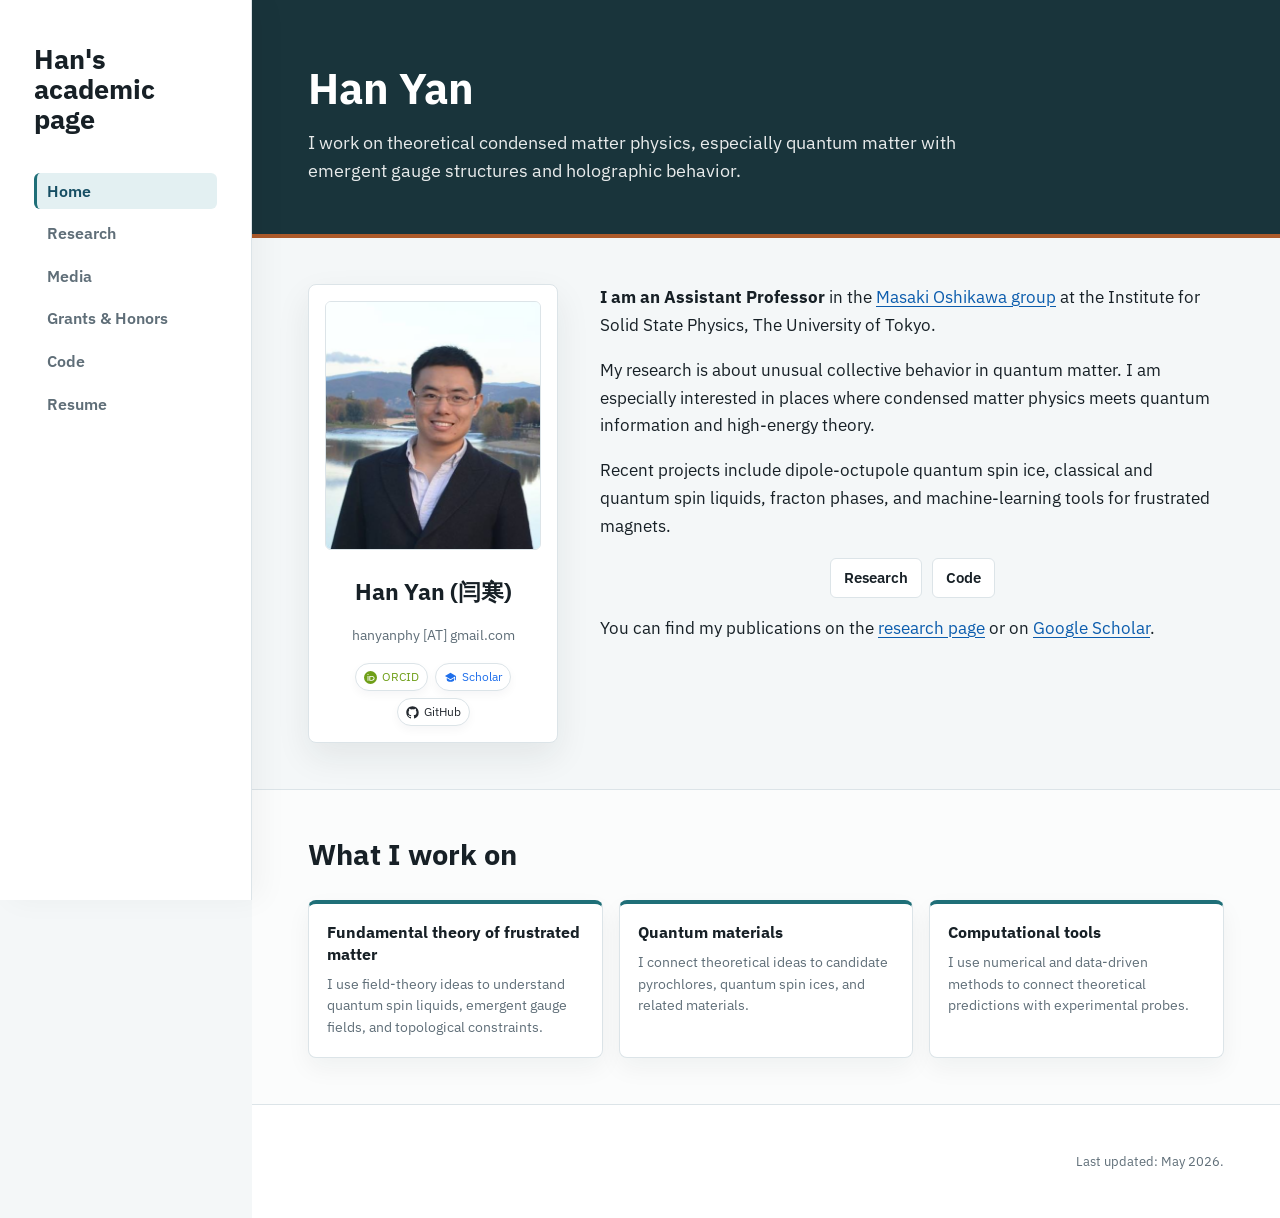
==== index.html @ 945bcb4b "Fix review issues for static site" ====
<!doctype html>
<html lang="en">
  <head>
    <meta charset="utf-8">
    <meta name="viewport" content="width=device-width, initial-scale=1">
    <title>Han Yan | Academic Page</title>
    <meta name="description" content="Academic homepage of Han Yan, theoretical condensed matter physicist at the University of Tokyo.">
    <link rel="stylesheet" href="assets/styles.css">
    <script defer src="assets/site.js"></script>
  </head>
  <body>
    <header class="site-header" data-site-header>
      <nav class="nav" aria-label="Main navigation">
        <a class="brand" href="index.html">Han&#39;s academic page</a>
        <div class="nav-links">
          <a href="index.html">Home</a>
          <a href="research.html">Research</a>
          <a href="media.html">Media</a>
          <a href="grants.html">Grants &amp; Honors</a>
          <a href="code.html">Code</a>
          <a href="resume.html">Resume</a>
        </div>
      </nav>
    </header>

    <main>
      <section class="hero">
        <div class="hero-inner">
          <h1>Han Yan</h1>
          <p>I work on theoretical condensed matter physics, especially quantum matter with emergent gauge structures and holographic behavior.</p>
        </div>
      </section>

      <section class="container intro-grid">
        <aside>
          <img class="portrait" src="assets/images/portrait-han-yan.png" alt="Han Yan">
          <h2 class="profile-name">Han Yan (闫寒)</h2>
          <p class="contact">hanyanphy [AT] gmail.com</p>
          <div class="profile-links" aria-label="Profile links">
            <a class="profile-link orcid" href="https://orcid.org/0000-0002-9242-1915" aria-label="ORCID profile">
              <svg aria-hidden="true" viewBox="0 0 24 24">
                <path d="M12 0a12 12 0 1 0 0 24 12 12 0 0 0 0-24ZM7.37 5.48a1.05 1.05 0 1 1 0 2.1 1.05 1.05 0 0 1 0-2.1Zm-.86 3.68h1.72v8.86H6.51V9.16Zm3.33 0h4.65c3.27 0 5.02 2.34 5.02 4.43 0 2.27-1.78 4.43-5 4.43H9.84V9.16Zm1.72 1.55v5.76h2.74c2.88 0 3.43-2.18 3.43-2.88 0-1.13-.72-2.88-3.52-2.88h-2.65Z"/>
              </svg>
              <span>ORCID</span>
            </a>
            <a class="profile-link scholar" href="https://scholar.google.com/citations?user=gkX6R6QAAAAJ&amp;hl=en" aria-label="Google Scholar profile">
              <svg aria-hidden="true" viewBox="0 0 24 24">
                <path d="M12 3 1.8 9.2 12 15.4l8.36-5.08V17H22V9.2L12 3Zm0 14.22-6.9-4.2v2.96c0 2.45 3.1 4.02 6.9 4.02s6.9-1.57 6.9-4.02v-2.96L12 17.22Z"/>
              </svg>
              <span>Scholar</span>
            </a>
            <a class="profile-link github" href="https://github.com/hanyanphysics" aria-label="GitHub profile">
              <svg aria-hidden="true" viewBox="0 0 24 24">
                <path d="M12 .5C5.65.5.5 5.65.5 12c0 5.08 3.29 9.38 7.86 10.9.58.1.79-.25.79-.56v-2.16c-3.2.7-3.87-1.36-3.87-1.36-.52-1.34-1.28-1.7-1.28-1.7-1.04-.71.08-.7.08-.7 1.16.08 1.77 1.2 1.77 1.2 1.03 1.76 2.7 1.25 3.36.96.1-.75.4-1.25.73-1.54-2.56-.29-5.25-1.28-5.25-5.7 0-1.26.45-2.29 1.19-3.1-.12-.29-.52-1.47.11-3.06 0 0 .97-.31 3.17 1.18A11.06 11.06 0 0 1 12 5.98c.98 0 1.95.13 2.87.38 2.2-1.49 3.17-1.18 3.17-1.18.63 1.59.23 2.77.11 3.06.74.81 1.19 1.84 1.19 3.1 0 4.43-2.7 5.4-5.26 5.69.42.36.78 1.07.78 2.15v3.16c0 .31.21.67.8.56A11.51 11.51 0 0 0 23.5 12C23.5 5.65 18.35.5 12 .5Z"/>
              </svg>
              <span>GitHub</span>
            </a>
          </div>
        </aside>

        <article>
          <p><strong>I am an Assistant Professor</strong> in the <a href="https://oshikawa.issp.u-tokyo.ac.jp/index.html">Masaki Oshikawa group</a> at the Institute for Solid State Physics, The University of Tokyo.</p>
          <p>My research is about unusual collective behavior in quantum matter. I am especially interested in places where condensed matter physics meets quantum information and high-energy theory.</p>
          <p>Recent projects include dipole-octupole quantum spin ice, classical and quantum spin liquids, fracton phases, and machine-learning tools for frustrated magnets.</p>
          <p class="links-row">
            <a class="button-link" href="research.html">Research</a>
            <a class="button-link" href="code.html">Code</a>
          </p>
          <p>You can find my publications on the <a href="research.html">research page</a> or on <a href="https://scholar.google.com/citations?user=gkX6R6QAAAAJ&amp;hl=en">Google Scholar</a>.</p>
        </article>
      </section>

      <section class="section">
        <div class="container">
          <h2>What I work on</h2>
          <div class="topic-grid">
            <article class="topic-card">
              <h3>Fundamental theory of frustrated matter</h3>
              <p>I use field-theory ideas to understand quantum spin liquids, emergent gauge fields, and topological constraints.</p>
            </article>
            <article class="topic-card">
              <h3>Quantum materials</h3>
              <p>I connect theoretical ideas to candidate pyrochlores, quantum spin ices, and related materials.</p>
            </article>
            <article class="topic-card">
              <h3>Computational tools</h3>
              <p>I use numerical and data-driven methods to connect theoretical predictions with experimental probes.</p>
            </article>
          </div>
        </div>
      </section>
    </main>

    <footer class="footer">
      <div class="container">Last updated: May 2026.</div>
    </footer>
  </body>
</html>
---- assets/styles.css ----
@import url("https://fonts.googleapis.com/css2?family=IBM+Plex+Sans:wght@400;500;600;700&display=swap");

:root {
  --page: #f4f7f8;
  --paper: #ffffff;
  --ink: #172026;
  --muted: #5f6e78;
  --line: #dce4e8;
  --accent: #1f6f78;
  --accent-dark: #164e63;
  --accent-warm: #ad5a2a;
  --link: #0b5cad;
  --panel: #eaf1f3;
  --sidebar: 252px;
  --max: 1080px;
  --shadow: 0 14px 34px rgba(23, 32, 38, 0.08);
  --font-main: "IBM Plex Sans", -apple-system, BlinkMacSystemFont, "Segoe UI", sans-serif;
}

* {
  box-sizing: border-box;
}

html {
  scroll-behavior: smooth;
}

body {
  margin: 0;
  padding-left: var(--sidebar);
  background: var(--page);
  color: var(--ink);
  font-family: var(--font-main);
  font-size: 17px;
  line-height: 1.64;
  font-weight: 400;
  text-rendering: optimizeLegibility;
  -webkit-font-smoothing: antialiased;
}

a {
  color: var(--link);
  font-family: inherit;
  text-decoration-thickness: 1px;
  text-underline-offset: 0.18em;
}

a:hover {
  color: var(--accent);
}

strong {
  color: var(--ink);
  font-weight: 700;
}

h1,
h2,
h3,
p,
li,
button {
  font-family: inherit;
}

.site-header {
  position: fixed;
  inset: 0 auto 0 0;
  z-index: 20;
  width: var(--sidebar);
  background: rgba(255, 255, 255, 0.92);
  border-right: 1px solid var(--line);
  box-shadow: 10px 0 28px rgba(23, 32, 38, 0.04);
}

.nav {
  display: flex;
  flex-direction: column;
  align-items: flex-start;
  gap: 38px;
  min-height: 100%;
  padding: 44px 34px;
}

.brand {
  color: var(--ink);
  font-family: var(--font-main);
  font-size: 27px;
  font-weight: 700;
  line-height: 1.12;
  text-decoration: none;
}

.nav-links {
  display: flex;
  flex-direction: column;
  gap: 6px;
  width: 100%;
  font-size: 15.5px;
  font-weight: 600;
}

.nav-links a {
  color: var(--muted);
  display: inline-flex;
  width: 100%;
  line-height: 1.2;
  padding: 9px 10px;
  border-left: 3px solid transparent;
  border-radius: 6px;
  text-decoration: none;
}

.nav-links a:hover {
  background: var(--panel);
  color: var(--accent);
}

.nav-links a[aria-current="page"] {
  background: #e3f0f2;
  border-left-color: var(--accent);
  color: var(--accent-dark);
}

.hero {
  background: #19343b;
  color: #fff;
  border-bottom: 4px solid var(--accent-warm);
}

.hero-inner {
  max-width: var(--max);
  margin: 0 auto;
  padding: 64px 56px 48px;
}

.hero h1 {
  max-width: 760px;
  margin: 0;
  font-family: var(--font-main);
  font-size: 43px;
  font-weight: 700;
  line-height: 1.14;
  letter-spacing: 0;
}

.hero p {
  max-width: 680px;
  margin: 16px 0 0;
  color: rgba(255, 255, 255, 0.9);
  font-family: var(--font-main);
  font-size: 18px;
  font-weight: 400;
  line-height: 1.58;
}

.container {
  max-width: var(--max);
  margin: 0 auto;
  padding: 46px 56px;
}

.intro-grid {
  display: grid;
  grid-template-columns: 250px minmax(0, 1fr);
  gap: 42px;
  align-items: start;
}

.intro-grid aside {
  background: var(--paper);
  border: 1px solid var(--line);
  border-radius: 8px;
  box-shadow: var(--shadow);
  padding: 16px;
}

.intro-grid article {
  max-width: 720px;
}

.intro-grid article p:first-child {
  margin-top: 0;
}

.portrait {
  width: 100%;
  border: 1px solid var(--line);
  border-radius: 6px;
}

.contact {
  margin-top: 14px;
  text-align: center;
  color: var(--muted);
  font-size: 14px;
}

.profile-name {
  margin: 14px 0 4px;
  color: var(--ink);
  font-family: var(--font-main);
  font-size: 23px;
  font-weight: 700;
  text-align: center;
}

.links-row,
.profile-links {
  display: flex;
  flex-wrap: wrap;
  justify-content: center;
  gap: 10px;
  margin-top: 16px;
}

.profile-links {
  gap: 7px;
}

.button-link {
  display: inline-flex;
  align-items: center;
  min-height: 40px;
  padding: 7px 13px;
  border: 1px solid var(--line);
  border-radius: 6px;
  background: var(--paper);
  color: var(--ink);
  font-family: inherit;
  font-size: 15px;
  font-weight: 600;
  line-height: 1.25;
  text-decoration: none;
}

.button-link:hover {
  border-color: var(--accent);
  background: #eef7f8;
  color: var(--accent);
}

.profile-link {
  display: inline-flex;
  align-items: center;
  gap: 5px;
  min-height: 28px;
  padding: 4px 8px;
  border: 1px solid var(--line);
  border-radius: 999px;
  background: #fff;
  color: var(--ink);
  font-size: 12px;
  line-height: 1;
  text-decoration: none;
  box-shadow: 0 4px 10px rgba(31, 35, 40, 0.04);
}

.profile-link svg {
  width: 13px;
  height: 13px;
  flex: 0 0 auto;
  fill: currentColor;
}

.profile-link:hover {
  transform: translateY(-1px);
  box-shadow: 0 10px 20px rgba(31, 35, 40, 0.08);
}

.profile-link.orcid {
  color: #6f9f18;
}

.profile-link.scholar {
  color: #1f6feb;
}

.profile-link.github {
  color: #24292f;
}

.section {
  border-top: 1px solid var(--line);
  background: #fbfcfc;
}

.section-block {
  margin-bottom: 30px;
}

main h2:not(.profile-name) {
  margin: 0 0 18px;
  color: var(--ink);
  font-family: var(--font-main);
  font-size: 29px;
  font-weight: 700;
  line-height: 1.25;
}

main h3 {
  margin: 32px 0 10px;
  color: var(--accent-dark);
  font-family: var(--font-main);
  font-size: 21px;
  font-weight: 700;
  line-height: 1.3;
}

.lead {
  max-width: 780px;
  color: var(--muted);
  font-size: 17px;
}

.interest-list {
  margin: 0;
  padding-left: 22px;
}

.interest-list li {
  margin: 8px 0;
}

.topic-grid {
  display: grid;
  grid-template-columns: repeat(3, minmax(0, 1fr));
  gap: 16px;
  margin-top: 28px;
}

.topic-card {
  border: 1px solid var(--line);
  border-top: 4px solid var(--accent);
  border-radius: 8px;
  background: var(--paper);
  box-shadow: 0 10px 24px rgba(23, 32, 38, 0.05);
  padding: 18px;
}

.topic-card h3 {
  margin: 0 0 8px;
  color: var(--ink);
  font-family: var(--font-main);
  font-size: 16px;
  font-weight: 700;
  line-height: 1.35;
}

.topic-card p {
  margin: 0;
  color: var(--muted);
  font-size: 14px;
  line-height: 1.55;
}

.publication-list {
  display: grid;
  gap: 10px;
  margin: 22px 0 0;
  padding: 0;
  list-style: none;
}

.publication {
  padding: 17px 19px;
  border-left: 3px solid transparent;
  background: #fff;
  border-radius: 8px;
  box-shadow: inset 0 0 0 1px var(--line);
  transition: border-color 160ms ease, box-shadow 160ms ease, transform 160ms ease;
}

.publication:first-child {
  border-top: 0;
}

.publication:hover {
  border-left-color: var(--accent);
  box-shadow: inset 0 0 0 1px #c8d9de, 0 10px 20px rgba(23, 32, 38, 0.05);
  transform: translateY(-1px);
}

.publication-title {
  margin: 0 0 6px;
  color: var(--ink);
  font-size: 17px;
  font-weight: 700;
  line-height: 1.38;
}

.publication-meta,
.publication-note {
  margin: 0;
  color: var(--muted);
  font-size: 14px;
  line-height: 1.55;
}

.media-list {
  gap: 16px;
}

.media-item {
  display: grid;
  grid-template-columns: 118px minmax(0, 1fr);
  gap: 16px;
  align-items: start;
}

.media-item-text {
  display: block;
}

.media-thumb {
  display: block;
  width: 118px;
  height: 82px;
  overflow: hidden;
  border: 1px solid var(--line);
  border-radius: 6px;
  background: var(--panel);
}

.media-thumb img {
  display: block;
  width: 100%;
  height: 100%;
  object-fit: cover;
}

.media-copy {
  min-width: 0;
}

.pub-year {
  margin-top: 34px;
}

.cv-actions {
  display: flex;
  flex-wrap: wrap;
  align-items: center;
  gap: 12px 18px;
  margin: 0 0 22px;
}

.cv-note {
  margin: 0;
  color: var(--muted);
  font-size: 15px;
}

.cv-frame {
  width: 100%;
  min-height: 820px;
  border: 1px solid var(--line);
  border-radius: 8px;
  background: #fff;
  box-shadow: var(--shadow);
}

.footer {
  border-top: 1px solid var(--line);
  background: #fff;
  color: var(--muted);
  font-size: 13px;
  text-align: right;
}

@media (max-width: 860px) {
  body {
    padding-left: 0;
  }

  .site-header {
    position: sticky;
    top: 0;
    bottom: auto;
    width: auto;
    border-right: 0;
    border-bottom: 1px solid var(--line);
  }

  .nav {
    gap: 16px;
    min-height: auto;
    padding: 16px 22px 14px;
  }

  .brand {
    font-size: 20px;
  }

  .nav-links {
    flex-direction: row;
    flex-wrap: wrap;
    gap: 6px;
  }

  .nav-links a {
    width: auto;
    border-left: 0;
  }

  .container,
  .hero-inner {
    padding-left: 24px;
    padding-right: 24px;
  }

  .intro-grid {
    grid-template-columns: 1fr;
  }

  .topic-grid {
    grid-template-columns: 1fr;
  }

  .intro-grid aside {
    max-width: 380px;
  }

  .profile-name,
  .contact {
    text-align: left;
  }

  .links-row {
    justify-content: flex-start;
  }

  .profile-links {
    justify-content: flex-start;
  }
}

@media (max-width: 520px) {
  body {
    font-size: 16px;
  }

  .hero h1 {
    font-size: 34px;
  }

  .hero p {
    font-size: 18px;
  }

  .cv-frame {
    min-height: 620px;
  }

  .publication {
    padding: 16px;
  }

  .media-item {
    grid-template-columns: 96px minmax(0, 1fr);
    gap: 13px;
  }

  .media-thumb {
    width: 96px;
    height: 72px;
  }
}
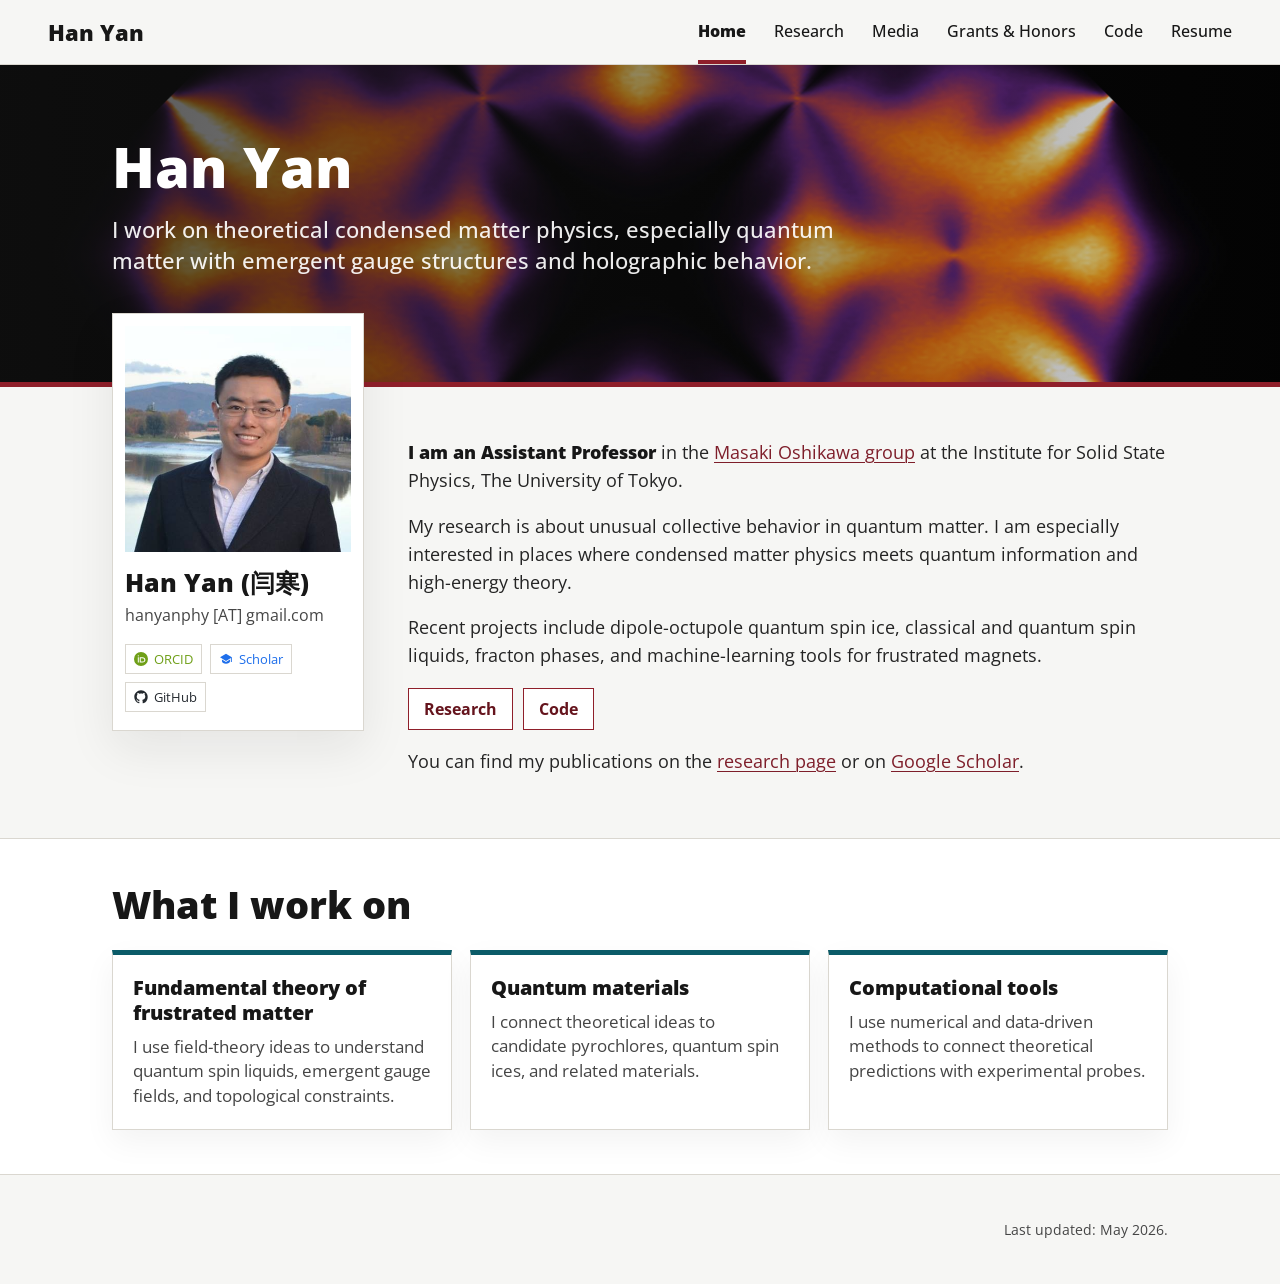
==== commit 01110ded: "Create v2 style reference branch" ====
--- a/index.html
+++ b/index.html
@@ -11,7 +11,7 @@
   <body>
     <header class="site-header" data-site-header>
       <nav class="nav" aria-label="Main navigation">
-        <a class="brand" href="index.html">Han&#39;s academic page</a>
+        <a class="brand" href="index.html">Han Yan</a>
         <div class="nav-links">
           <a href="index.html">Home</a>
           <a href="research.html">Research</a>
--- a/assets/styles.css
+++ b/assets/styles.css
@@ -1,20 +1,20 @@
-@import url("https://fonts.googleapis.com/css2?family=IBM+Plex+Sans:wght@400;500;600;700&display=swap");
+@import url("https://fonts.googleapis.com/css2?family=Open+Sans:wght@400;500;600;700;800&display=swap");
 
 :root {
-  --page: #f4f7f8;
+  --page: #f6f6f4;
   --paper: #ffffff;
-  --ink: #172026;
-  --muted: #5f6e78;
-  --line: #dce4e8;
-  --accent: #1f6f78;
-  --accent-dark: #164e63;
-  --accent-warm: #ad5a2a;
-  --link: #0b5cad;
-  --panel: #eaf1f3;
-  --sidebar: 252px;
-  --max: 1080px;
-  --shadow: 0 14px 34px rgba(23, 32, 38, 0.08);
-  --font-main: "IBM Plex Sans", -apple-system, BlinkMacSystemFont, "Segoe UI", sans-serif;
+  --ink: #171717;
+  --body: #242424;
+  --muted: #454545;
+  --line: #dad7d0;
+  --accent: #8f1f2a;
+  --accent-dark: #65141d;
+  --accent-cool: #0b5b68;
+  --link: #7e1e2a;
+  --soft: #efebe5;
+  --max: 1120px;
+  --shadow: 0 18px 45px rgba(25, 25, 25, 0.08);
+  --font-main: "Open Sans", -apple-system, BlinkMacSystemFont, "Segoe UI", sans-serif;
 }
 
 * {
@@ -27,12 +27,11 @@
 
 body {
   margin: 0;
-  padding-left: var(--sidebar);
   background: var(--page);
-  color: var(--ink);
+  color: var(--body);
   font-family: var(--font-main);
-  font-size: 17px;
-  line-height: 1.64;
+  font-size: 18px;
+  line-height: 1.55;
   font-weight: 400;
   text-rendering: optimizeLegibility;
   -webkit-font-smoothing: antialiased;
@@ -46,12 +45,12 @@
 }
 
 a:hover {
-  color: var(--accent);
+  color: var(--accent-dark);
 }
 
 strong {
   color: var(--ink);
-  font-weight: 700;
+  font-weight: 800;
 }
 
 h1,
@@ -64,119 +63,132 @@
 }
 
 .site-header {
-  position: fixed;
-  inset: 0 auto 0 0;
-  z-index: 20;
-  width: var(--sidebar);
-  background: rgba(255, 255, 255, 0.92);
-  border-right: 1px solid var(--line);
-  box-shadow: 10px 0 28px rgba(23, 32, 38, 0.04);
+  position: sticky;
+  top: 0;
+  z-index: 30;
+  background: rgba(246, 246, 244, 0.96);
+  border-bottom: 1px solid var(--line);
+  backdrop-filter: blur(12px);
 }
 
 .nav {
   display: flex;
-  flex-direction: column;
-  align-items: flex-start;
-  gap: 38px;
-  min-height: 100%;
-  padding: 44px 34px;
+  align-items: center;
+  justify-content: space-between;
+  gap: 28px;
+  max-width: 1240px;
+  min-height: 64px;
+  margin: 0 auto;
+  padding: 0 28px;
 }
 
 .brand {
   color: var(--ink);
-  font-family: var(--font-main);
-  font-size: 27px;
-  font-weight: 700;
-  line-height: 1.12;
+  font-size: 22px;
+  font-weight: 800;
+  line-height: 1.1;
   text-decoration: none;
+  white-space: nowrap;
 }
 
 .nav-links {
   display: flex;
-  flex-direction: column;
-  gap: 6px;
-  width: 100%;
-  font-size: 15.5px;
-  font-weight: 600;
+  align-items: center;
+  justify-content: flex-end;
+  gap: 28px;
+  font-size: 16px;
+  font-weight: 500;
 }
 
 .nav-links a {
-  color: var(--muted);
-  display: inline-flex;
-  width: 100%;
+  color: var(--ink);
   line-height: 1.2;
-  padding: 9px 10px;
-  border-left: 3px solid transparent;
-  border-radius: 6px;
+  padding: 22px 0 18px;
+  border-bottom: 4px solid transparent;
   text-decoration: none;
+  white-space: nowrap;
 }
 
 .nav-links a:hover {
-  background: var(--panel);
   color: var(--accent);
 }
 
 .nav-links a[aria-current="page"] {
-  background: #e3f0f2;
-  border-left-color: var(--accent);
-  color: var(--accent-dark);
+  border-bottom-color: var(--accent);
+  color: var(--ink);
+  font-weight: 800;
 }
 
 .hero {
-  background: #19343b;
+  position: relative;
+  min-height: 322px;
+  background:
+    linear-gradient(90deg, rgba(18, 18, 18, 0.74), rgba(18, 18, 18, 0.18)),
+    url("images/fractons-lede.jpg") center 44% / cover;
   color: #fff;
-  border-bottom: 4px solid var(--accent-warm);
+}
+
+.hero::after {
+  content: "";
+  position: absolute;
+  inset: auto 0 0;
+  height: 5px;
+  background: var(--accent);
 }
 
 .hero-inner {
+  position: relative;
+  z-index: 1;
   max-width: var(--max);
   margin: 0 auto;
-  padding: 64px 56px 48px;
+  padding: 72px 32px 52px;
 }
 
 .hero h1 {
+  max-width: 820px;
+  margin: 0;
+  color: #fff;
+  font-size: 56px;
+  font-weight: 800;
+  line-height: 1.05;
+  letter-spacing: 0;
+}
+
+.hero p {
   max-width: 760px;
-  margin: 0;
-  font-family: var(--font-main);
-  font-size: 43px;
-  font-weight: 700;
-  line-height: 1.14;
-  letter-spacing: 0;
-}
-
-.hero p {
-  max-width: 680px;
-  margin: 16px 0 0;
-  color: rgba(255, 255, 255, 0.9);
-  font-family: var(--font-main);
-  font-size: 18px;
-  font-weight: 400;
-  line-height: 1.58;
+  margin: 18px 0 0;
+  color: rgba(255, 255, 255, 0.92);
+  font-size: 22px;
+  font-weight: 500;
+  line-height: 1.42;
 }
 
 .container {
   max-width: var(--max);
   margin: 0 auto;
-  padding: 46px 56px;
+  padding: 44px 32px;
 }
 
 .intro-grid {
   display: grid;
-  grid-template-columns: 250px minmax(0, 1fr);
-  gap: 42px;
+  grid-template-columns: 252px minmax(0, 1fr);
+  gap: 44px;
   align-items: start;
 }
 
 .intro-grid aside {
+  position: relative;
+  z-index: 2;
+  margin-top: -118px;
   background: var(--paper);
   border: 1px solid var(--line);
-  border-radius: 8px;
   box-shadow: var(--shadow);
-  padding: 16px;
+  padding: 12px 12px 18px;
 }
 
 .intro-grid article {
-  max-width: 720px;
+  max-width: 760px;
+  padding-top: 8px;
 }
 
 .intro-grid article p:first-child {
@@ -184,88 +196,85 @@
 }
 
 .portrait {
+  display: block;
   width: 100%;
-  border: 1px solid var(--line);
-  border-radius: 6px;
+  aspect-ratio: 1 / 1;
+  object-fit: cover;
+  border: 0;
 }
 
 .contact {
-  margin-top: 14px;
-  text-align: center;
+  margin: 8px 0 0;
   color: var(--muted);
-  font-size: 14px;
+  font-size: 16px;
+  line-height: 1.35;
+  text-align: left;
 }
 
 .profile-name {
-  margin: 14px 0 4px;
-  color: var(--ink);
-  font-family: var(--font-main);
-  font-size: 23px;
-  font-weight: 700;
-  text-align: center;
+  margin: 16px 0 4px;
+  color: var(--ink);
+  font-size: 25px;
+  font-weight: 800;
+  line-height: 1.15;
+  text-align: left;
 }
 
 .links-row,
 .profile-links {
   display: flex;
   flex-wrap: wrap;
-  justify-content: center;
+  justify-content: flex-start;
   gap: 10px;
-  margin-top: 16px;
+  margin-top: 18px;
 }
 
 .profile-links {
-  gap: 7px;
+  gap: 8px;
 }
 
 .button-link {
   display: inline-flex;
   align-items: center;
-  min-height: 40px;
-  padding: 7px 13px;
-  border: 1px solid var(--line);
-  border-radius: 6px;
+  min-height: 42px;
+  padding: 8px 15px;
+  border: 1px solid var(--accent);
   background: var(--paper);
-  color: var(--ink);
-  font-family: inherit;
-  font-size: 15px;
-  font-weight: 600;
+  color: var(--accent-dark);
+  font-size: 16px;
+  font-weight: 700;
   line-height: 1.25;
   text-decoration: none;
 }
 
 .button-link:hover {
-  border-color: var(--accent);
-  background: #eef7f8;
-  color: var(--accent);
+  background: var(--accent);
+  color: #fff;
 }
 
 .profile-link {
   display: inline-flex;
   align-items: center;
-  gap: 5px;
-  min-height: 28px;
+  gap: 6px;
+  min-height: 30px;
   padding: 4px 8px;
   border: 1px solid var(--line);
-  border-radius: 999px;
-  background: #fff;
-  color: var(--ink);
-  font-size: 12px;
+  background: var(--paper);
+  color: var(--ink);
+  font-size: 13px;
   line-height: 1;
   text-decoration: none;
-  box-shadow: 0 4px 10px rgba(31, 35, 40, 0.04);
 }
 
 .profile-link svg {
-  width: 13px;
-  height: 13px;
+  width: 14px;
+  height: 14px;
   flex: 0 0 auto;
   fill: currentColor;
 }
 
 .profile-link:hover {
-  transform: translateY(-1px);
-  box-shadow: 0 10px 20px rgba(31, 35, 40, 0.08);
+  border-color: var(--accent);
 }
 
 .profile-link.orcid {
@@ -282,7 +291,11 @@
 
 .section {
   border-top: 1px solid var(--line);
-  background: #fbfcfc;
+  background: var(--paper);
+}
+
+.section:nth-of-type(even) {
+  background: #faf9f6;
 }
 
 .section-block {
@@ -292,118 +305,110 @@
 main h2:not(.profile-name) {
   margin: 0 0 18px;
   color: var(--ink);
-  font-family: var(--font-main);
-  font-size: 29px;
-  font-weight: 700;
-  line-height: 1.25;
+  font-size: 38px;
+  font-weight: 800;
+  line-height: 1.12;
 }
 
 main h3 {
-  margin: 32px 0 10px;
-  color: var(--accent-dark);
-  font-family: var(--font-main);
-  font-size: 21px;
-  font-weight: 700;
-  line-height: 1.3;
+  margin: 30px 0 10px;
+  color: var(--ink);
+  font-size: 25px;
+  font-weight: 800;
+  line-height: 1.2;
 }
 
 .lead {
-  max-width: 780px;
+  max-width: 820px;
   color: var(--muted);
-  font-size: 17px;
+  font-size: 20px;
+  line-height: 1.45;
 }
 
 .interest-list {
   margin: 0;
-  padding-left: 22px;
+  padding-left: 24px;
 }
 
 .interest-list li {
-  margin: 8px 0;
+  margin: 6px 0;
 }
 
 .topic-grid {
   display: grid;
   grid-template-columns: repeat(3, minmax(0, 1fr));
-  gap: 16px;
-  margin-top: 28px;
+  gap: 18px;
+  margin-top: 24px;
 }
 
 .topic-card {
   border: 1px solid var(--line);
-  border-top: 4px solid var(--accent);
-  border-radius: 8px;
+  border-top: 5px solid var(--accent-cool);
   background: var(--paper);
-  box-shadow: 0 10px 24px rgba(23, 32, 38, 0.05);
-  padding: 18px;
+  box-shadow: 0 12px 30px rgba(25, 25, 25, 0.05);
+  padding: 20px;
 }
 
 .topic-card h3 {
-  margin: 0 0 8px;
-  color: var(--ink);
-  font-family: var(--font-main);
-  font-size: 16px;
-  font-weight: 700;
-  line-height: 1.35;
+  margin: 0 0 10px;
+  color: var(--ink);
+  font-size: 20px;
+  font-weight: 800;
+  line-height: 1.25;
 }
 
 .topic-card p {
   margin: 0;
   color: var(--muted);
-  font-size: 14px;
-  line-height: 1.55;
+  font-size: 17px;
+  line-height: 1.45;
 }
 
 .publication-list {
   display: grid;
   gap: 10px;
-  margin: 22px 0 0;
+  margin: 20px 0 0;
   padding: 0;
   list-style: none;
 }
 
 .publication {
-  padding: 17px 19px;
-  border-left: 3px solid transparent;
-  background: #fff;
-  border-radius: 8px;
-  box-shadow: inset 0 0 0 1px var(--line);
-  transition: border-color 160ms ease, box-shadow 160ms ease, transform 160ms ease;
-}
-
-.publication:first-child {
-  border-top: 0;
+  padding: 17px 20px;
+  border: 1px solid var(--line);
+  border-left: 5px solid transparent;
+  background: var(--paper);
+  box-shadow: none;
+  transition: border-color 160ms ease, background 160ms ease;
 }
 
 .publication:hover {
   border-left-color: var(--accent);
-  box-shadow: inset 0 0 0 1px #c8d9de, 0 10px 20px rgba(23, 32, 38, 0.05);
-  transform: translateY(-1px);
+  background: #fffdf9;
 }
 
 .publication-title {
-  margin: 0 0 6px;
-  color: var(--ink);
-  font-size: 17px;
-  font-weight: 700;
-  line-height: 1.38;
+  margin: 0 0 7px;
+  color: var(--ink);
+  font-size: 19px;
+  font-weight: 800;
+  line-height: 1.32;
 }
 
 .publication-meta,
 .publication-note {
   margin: 0;
   color: var(--muted);
-  font-size: 14px;
-  line-height: 1.55;
+  font-size: 16.5px;
+  line-height: 1.45;
 }
 
 .media-list {
-  gap: 16px;
+  gap: 12px;
 }
 
 .media-item {
   display: grid;
-  grid-template-columns: 118px minmax(0, 1fr);
+  grid-template-columns: 132px minmax(0, 1fr);
   gap: 16px;
   align-items: start;
 }
@@ -414,12 +419,11 @@
 
 .media-thumb {
   display: block;
-  width: 118px;
-  height: 82px;
+  width: 132px;
+  height: 92px;
   overflow: hidden;
   border: 1px solid var(--line);
-  border-radius: 6px;
-  background: var(--panel);
+  background: var(--soft);
 }
 
 .media-thumb img {
@@ -441,128 +445,125 @@
   display: flex;
   flex-wrap: wrap;
   align-items: center;
-  gap: 12px 18px;
-  margin: 0 0 22px;
+  gap: 12px 16px;
+  margin: 0 0 18px;
 }
 
 .cv-note {
   margin: 0;
   color: var(--muted);
-  font-size: 15px;
+  font-size: 16px;
 }
 
 .cv-frame {
   width: 100%;
   min-height: 820px;
   border: 1px solid var(--line);
-  border-radius: 8px;
   background: #fff;
   box-shadow: var(--shadow);
 }
 
 .footer {
   border-top: 1px solid var(--line);
-  background: #fff;
+  background: var(--page);
   color: var(--muted);
-  font-size: 13px;
+  font-size: 14px;
   text-align: right;
 }
 
 @media (max-width: 860px) {
-  body {
-    padding-left: 0;
-  }
-
-  .site-header {
-    position: sticky;
-    top: 0;
-    bottom: auto;
-    width: auto;
-    border-right: 0;
-    border-bottom: 1px solid var(--line);
-  }
-
   .nav {
-    gap: 16px;
-    min-height: auto;
-    padding: 16px 22px 14px;
+    align-items: flex-start;
+    flex-direction: column;
+    gap: 8px;
+    padding: 16px 22px 12px;
   }
 
   .brand {
-    font-size: 20px;
+    font-size: 21px;
   }
 
   .nav-links {
-    flex-direction: row;
+    justify-content: flex-start;
     flex-wrap: wrap;
-    gap: 6px;
+    gap: 6px 18px;
+    font-size: 15px;
   }
 
   .nav-links a {
-    width: auto;
-    border-left: 0;
-  }
-
-  .container,
-  .hero-inner {
+    padding: 6px 0;
+    border-bottom-width: 3px;
+  }
+
+  .hero {
+    min-height: 270px;
+  }
+
+  .hero-inner,
+  .container {
     padding-left: 24px;
     padding-right: 24px;
   }
 
+  .hero h1 {
+    font-size: 44px;
+  }
+
+  .hero p {
+    font-size: 19px;
+  }
+
   .intro-grid {
     grid-template-columns: 1fr;
+    gap: 24px;
+  }
+
+  .intro-grid aside {
+    max-width: 340px;
+    margin-top: -80px;
   }
 
   .topic-grid {
     grid-template-columns: 1fr;
   }
-
-  .intro-grid aside {
-    max-width: 380px;
-  }
-
-  .profile-name,
-  .contact {
-    text-align: left;
-  }
-
-  .links-row {
-    justify-content: flex-start;
-  }
-
-  .profile-links {
-    justify-content: flex-start;
-  }
 }
 
 @media (max-width: 520px) {
   body {
-    font-size: 16px;
+    font-size: 17px;
+  }
+
+  .hero {
+    min-height: 230px;
   }
 
   .hero h1 {
-    font-size: 34px;
+    font-size: 36px;
   }
 
   .hero p {
     font-size: 18px;
   }
 
-  .cv-frame {
-    min-height: 620px;
+  main h2:not(.profile-name) {
+    font-size: 31px;
   }
 
   .publication {
-    padding: 16px;
+    padding: 15px;
   }
 
   .media-item {
     grid-template-columns: 96px minmax(0, 1fr);
-    gap: 13px;
+    gap: 12px;
   }
 
   .media-thumb {
     width: 96px;
     height: 72px;
   }
-}
+
+  .cv-frame {
+    min-height: 620px;
+  }
+}
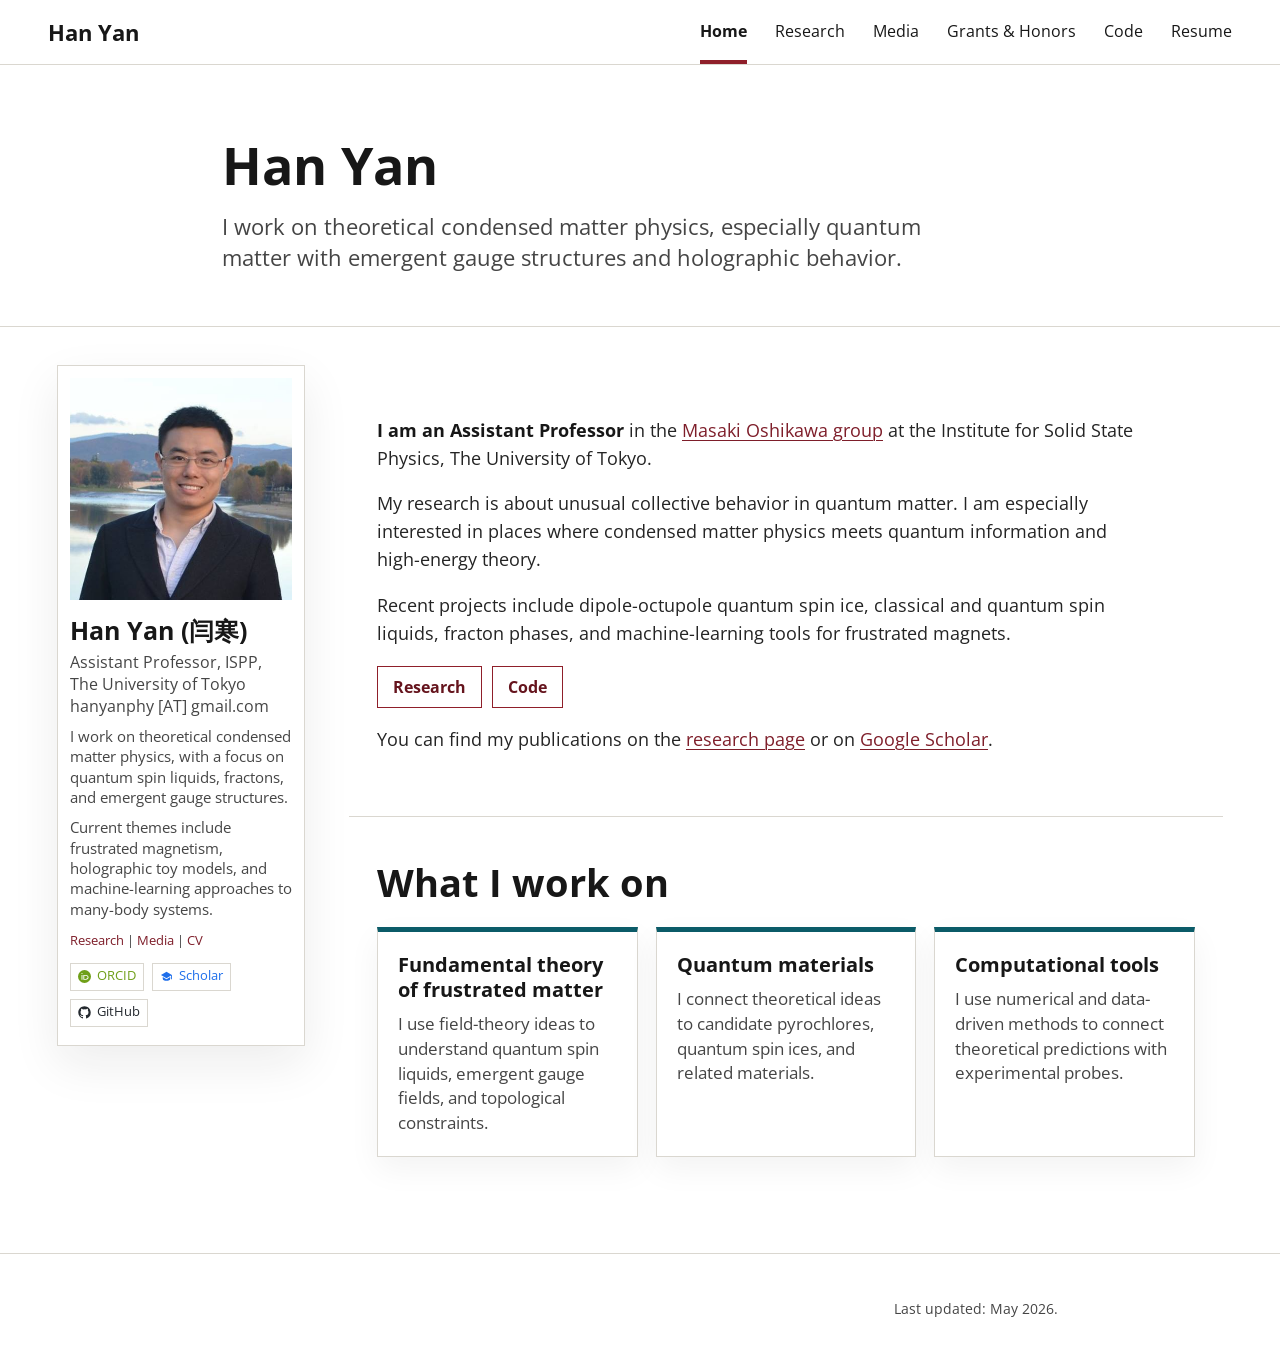
==== commit 1314df88: "Restyle site v2 with global profile layout and local publication PDFs" ====
--- a/index.html
+++ b/index.html
@@ -31,33 +31,7 @@
         </div>
       </section>
 
-      <section class="container intro-grid">
-        <aside>
-          <img class="portrait" src="assets/images/portrait-han-yan.png" alt="Han Yan">
-          <h2 class="profile-name">Han Yan (闫寒)</h2>
-          <p class="contact">hanyanphy [AT] gmail.com</p>
-          <div class="profile-links" aria-label="Profile links">
-            <a class="profile-link orcid" href="https://orcid.org/0000-0002-9242-1915" aria-label="ORCID profile">
-              <svg aria-hidden="true" viewBox="0 0 24 24">
-                <path d="M12 0a12 12 0 1 0 0 24 12 12 0 0 0 0-24ZM7.37 5.48a1.05 1.05 0 1 1 0 2.1 1.05 1.05 0 0 1 0-2.1Zm-.86 3.68h1.72v8.86H6.51V9.16Zm3.33 0h4.65c3.27 0 5.02 2.34 5.02 4.43 0 2.27-1.78 4.43-5 4.43H9.84V9.16Zm1.72 1.55v5.76h2.74c2.88 0 3.43-2.18 3.43-2.88 0-1.13-.72-2.88-3.52-2.88h-2.65Z"/>
-              </svg>
-              <span>ORCID</span>
-            </a>
-            <a class="profile-link scholar" href="https://scholar.google.com/citations?user=gkX6R6QAAAAJ&amp;hl=en" aria-label="Google Scholar profile">
-              <svg aria-hidden="true" viewBox="0 0 24 24">
-                <path d="M12 3 1.8 9.2 12 15.4l8.36-5.08V17H22V9.2L12 3Zm0 14.22-6.9-4.2v2.96c0 2.45 3.1 4.02 6.9 4.02s6.9-1.57 6.9-4.02v-2.96L12 17.22Z"/>
-              </svg>
-              <span>Scholar</span>
-            </a>
-            <a class="profile-link github" href="https://github.com/hanyanphysics" aria-label="GitHub profile">
-              <svg aria-hidden="true" viewBox="0 0 24 24">
-                <path d="M12 .5C5.65.5.5 5.65.5 12c0 5.08 3.29 9.38 7.86 10.9.58.1.79-.25.79-.56v-2.16c-3.2.7-3.87-1.36-3.87-1.36-.52-1.34-1.28-1.7-1.28-1.7-1.04-.71.08-.7.08-.7 1.16.08 1.77 1.2 1.77 1.2 1.03 1.76 2.7 1.25 3.36.96.1-.75.4-1.25.73-1.54-2.56-.29-5.25-1.28-5.25-5.7 0-1.26.45-2.29 1.19-3.1-.12-.29-.52-1.47.11-3.06 0 0 .97-.31 3.17 1.18A11.06 11.06 0 0 1 12 5.98c.98 0 1.95.13 2.87.38 2.2-1.49 3.17-1.18 3.17-1.18.63 1.59.23 2.77.11 3.06.74.81 1.19 1.84 1.19 3.1 0 4.43-2.7 5.4-5.26 5.69.42.36.78 1.07.78 2.15v3.16c0 .31.21.67.8.56A11.51 11.51 0 0 0 23.5 12C23.5 5.65 18.35.5 12 .5Z"/>
-              </svg>
-              <span>GitHub</span>
-            </a>
-          </div>
-        </aside>
-
+      <section class="container home-intro">
         <article>
           <p><strong>I am an Assistant Professor</strong> in the <a href="https://oshikawa.issp.u-tokyo.ac.jp/index.html">Masaki Oshikawa group</a> at the Institute for Solid State Physics, The University of Tokyo.</p>
           <p>My research is about unusual collective behavior in quantum matter. I am especially interested in places where condensed matter physics meets quantum information and high-energy theory.</p>
--- a/assets/styles.css
+++ b/assets/styles.css
@@ -1,7 +1,7 @@
-@import url("https://fonts.googleapis.com/css2?family=Open+Sans:wght@400;500;600;700;800&display=swap");
+@import url("https://fonts.googleapis.com/css2?family=Open+Sans:wght@400;700&display=swap");
 
 :root {
-  --page: #f6f6f4;
+  --page: #ffffff;
   --paper: #ffffff;
   --ink: #171717;
   --body: #242424;
@@ -12,9 +12,9 @@
   --accent-cool: #0b5b68;
   --link: #7e1e2a;
   --soft: #efebe5;
-  --max: 1120px;
+  --max: 900px;
   --shadow: 0 18px 45px rgba(25, 25, 25, 0.08);
-  --font-main: "Open Sans", -apple-system, BlinkMacSystemFont, "Segoe UI", sans-serif;
+  --font-main: "Open Sans", sans-serif;
 }
 
 * {
@@ -50,7 +50,7 @@
 
 strong {
   color: var(--ink);
-  font-weight: 800;
+  font-weight: 700;
 }
 
 h1,
@@ -66,7 +66,7 @@
   position: sticky;
   top: 0;
   z-index: 30;
-  background: rgba(246, 246, 244, 0.96);
+  background: #ffffff;
   border-bottom: 1px solid var(--line);
   backdrop-filter: blur(12px);
 }
@@ -85,7 +85,7 @@
 .brand {
   color: var(--ink);
   font-size: 22px;
-  font-weight: 800;
+  font-weight: 700;
   line-height: 1.1;
   text-decoration: none;
   white-space: nowrap;
@@ -97,7 +97,7 @@
   justify-content: flex-end;
   gap: 28px;
   font-size: 16px;
-  font-weight: 500;
+  font-weight: 400;
 }
 
 .nav-links a {
@@ -116,24 +116,19 @@
 .nav-links a[aria-current="page"] {
   border-bottom-color: var(--accent);
   color: var(--ink);
-  font-weight: 800;
+  font-weight: 700;
 }
 
 .hero {
   position: relative;
-  min-height: 322px;
-  background:
-    linear-gradient(90deg, rgba(18, 18, 18, 0.74), rgba(18, 18, 18, 0.18)),
-    url("images/fractons-lede.jpg") center 44% / cover;
-  color: #fff;
+  min-height: 0;
+  background: #ffffff;
+  color: var(--ink);
+  border-bottom: 1px solid var(--line);
 }
 
 .hero::after {
-  content: "";
-  position: absolute;
-  inset: auto 0 0;
-  height: 5px;
-  background: var(--accent);
+  content: none;
 }
 
 .hero-inner {
@@ -147,19 +142,19 @@
 .hero h1 {
   max-width: 820px;
   margin: 0;
-  color: #fff;
-  font-size: 56px;
-  font-weight: 800;
-  line-height: 1.05;
+  color: var(--ink);
+  font-size: 52px;
+  font-weight: 700;
+  line-height: 1.08;
   letter-spacing: 0;
 }
 
 .hero p {
   max-width: 760px;
   margin: 18px 0 0;
-  color: rgba(255, 255, 255, 0.92);
+  color: var(--muted);
   font-size: 22px;
-  font-weight: 500;
+  font-weight: 400;
   line-height: 1.42;
 }
 
@@ -169,29 +164,88 @@
   padding: 44px 32px;
 }
 
-.intro-grid {
+.global-layout {
   display: grid;
-  grid-template-columns: 252px minmax(0, 1fr);
+  grid-template-columns: 248px minmax(0, 1fr);
   gap: 44px;
+  max-width: 1230px;
+  margin: 0 auto;
+  padding: 38px 32px 52px;
   align-items: start;
 }
 
-.intro-grid aside {
-  position: relative;
-  z-index: 2;
-  margin-top: -118px;
+.global-content {
+  min-width: 0;
+}
+
+.global-content .container {
+  max-width: none;
+  margin: 0;
+  padding-left: 28px;
+  padding-right: 28px;
+}
+
+.global-profile {
+  position: sticky;
+  top: 88px;
   background: var(--paper);
   border: 1px solid var(--line);
   box-shadow: var(--shadow);
   padding: 12px 12px 18px;
 }
 
-.intro-grid article {
+.global-profile .profile-links {
+  margin-top: 14px;
+}
+
+.profile-summary {
+  margin: 10px 0 0;
+  color: var(--muted);
+  font-size: 14.5px;
+  line-height: 1.4;
+}
+
+.profile-mini-links {
+  margin: 12px 0 0;
+  color: var(--muted);
+  font-size: 13px;
+  line-height: 1.3;
+}
+
+.profile-mini-links a {
+  color: var(--link);
+  text-decoration: none;
+}
+
+.profile-mini-links a:hover {
+  color: var(--accent-dark);
+  text-decoration: underline;
+}
+
+.global-profile .profile-link {
+  min-height: 28px;
+  padding: 4px 7px;
+  font-size: 12.5px;
+}
+
+.global-profile .profile-link svg {
+  width: 13px;
+  height: 13px;
+}
+
+.intro-grid aside {
+  position: relative;
+  z-index: 2;
+}
+
+.intro-grid article,
+.home-intro article {
   max-width: 760px;
   padding-top: 8px;
 }
 
-.intro-grid article p:first-child {
+.intro-grid article p:first-child,
+.home-intro article p:first-child {
   margin-top: 0;
 }
 
@@ -215,7 +269,7 @@
   margin: 16px 0 4px;
   color: var(--ink);
   font-size: 25px;
-  font-weight: 800;
+  font-weight: 700;
   line-height: 1.15;
   text-align: left;
 }
@@ -291,11 +345,11 @@
 
 .section {
   border-top: 1px solid var(--line);
-  background: var(--paper);
+  background: #ffffff;
 }
 
 .section:nth-of-type(even) {
-  background: #faf9f6;
+  background: #ffffff;
 }
 
 .section-block {
@@ -306,7 +360,7 @@
   margin: 0 0 18px;
   color: var(--ink);
   font-size: 38px;
-  font-weight: 800;
+  font-weight: 700;
   line-height: 1.12;
 }
 
@@ -314,7 +368,7 @@
   margin: 30px 0 10px;
   color: var(--ink);
   font-size: 25px;
-  font-weight: 800;
+  font-weight: 700;
   line-height: 1.2;
 }
 
@@ -353,7 +407,7 @@
   margin: 0 0 10px;
   color: var(--ink);
   font-size: 20px;
-  font-weight: 800;
+  font-weight: 700;
   line-height: 1.25;
 }
 
@@ -366,31 +420,30 @@
 
 .publication-list {
   display: grid;
-  gap: 10px;
+  gap: 0;
   margin: 20px 0 0;
   padding: 0;
   list-style: none;
 }
 
 .publication {
-  padding: 17px 20px;
-  border: 1px solid var(--line);
-  border-left: 5px solid transparent;
-  background: var(--paper);
+  padding: 14px 0;
+  border: 0;
+  border-bottom: 1px solid var(--line);
+  background: transparent;
   box-shadow: none;
-  transition: border-color 160ms ease, background 160ms ease;
+  transition: background 160ms ease;
 }
 
 .publication:hover {
-  border-left-color: var(--accent);
-  background: #fffdf9;
+  background: rgba(255, 255, 255, 0.6);
 }
 
 .publication-title {
   margin: 0 0 7px;
   color: var(--ink);
   font-size: 19px;
-  font-weight: 800;
+  font-weight: 700;
   line-height: 1.32;
 }
 
@@ -402,8 +455,27 @@
   line-height: 1.45;
 }
 
+.publication-meta .authors {
+  color: var(--ink);
+  font-weight: 400;
+}
+
+.publication-meta .author-self {
+  color: var(--ink);
+  font-weight: 700;
+}
+
+.publication-meta strong {
+  color: #2f5964;
+  font-weight: 600;
+}
+
+.publication-meta .pdf-link {
+  font-weight: 700;
+}
+
 .media-list {
-  gap: 12px;
+  gap: 0;
 }
 
 .media-item {
@@ -465,7 +537,7 @@
 
 .footer {
   border-top: 1px solid var(--line);
-  background: var(--page);
+  background: #ffffff;
   color: var(--muted);
   font-size: 14px;
   text-align: right;
@@ -513,6 +585,23 @@
     font-size: 19px;
   }
 
+  .global-layout {
+    grid-template-columns: 1fr;
+    gap: 24px;
+    padding-left: 24px;
+    padding-right: 24px;
+  }
+
+  .global-profile {
+    max-width: 340px;
+    position: static;
+  }
+
+  .global-content .container {
+    padding-left: 0;
+    padding-right: 0;
+  }
+
   .intro-grid {
     grid-template-columns: 1fr;
     gap: 24px;
@@ -550,7 +639,7 @@
   }
 
   .publication {
-    padding: 15px;
+    padding: 15px 0;
   }
 
   .media-item {
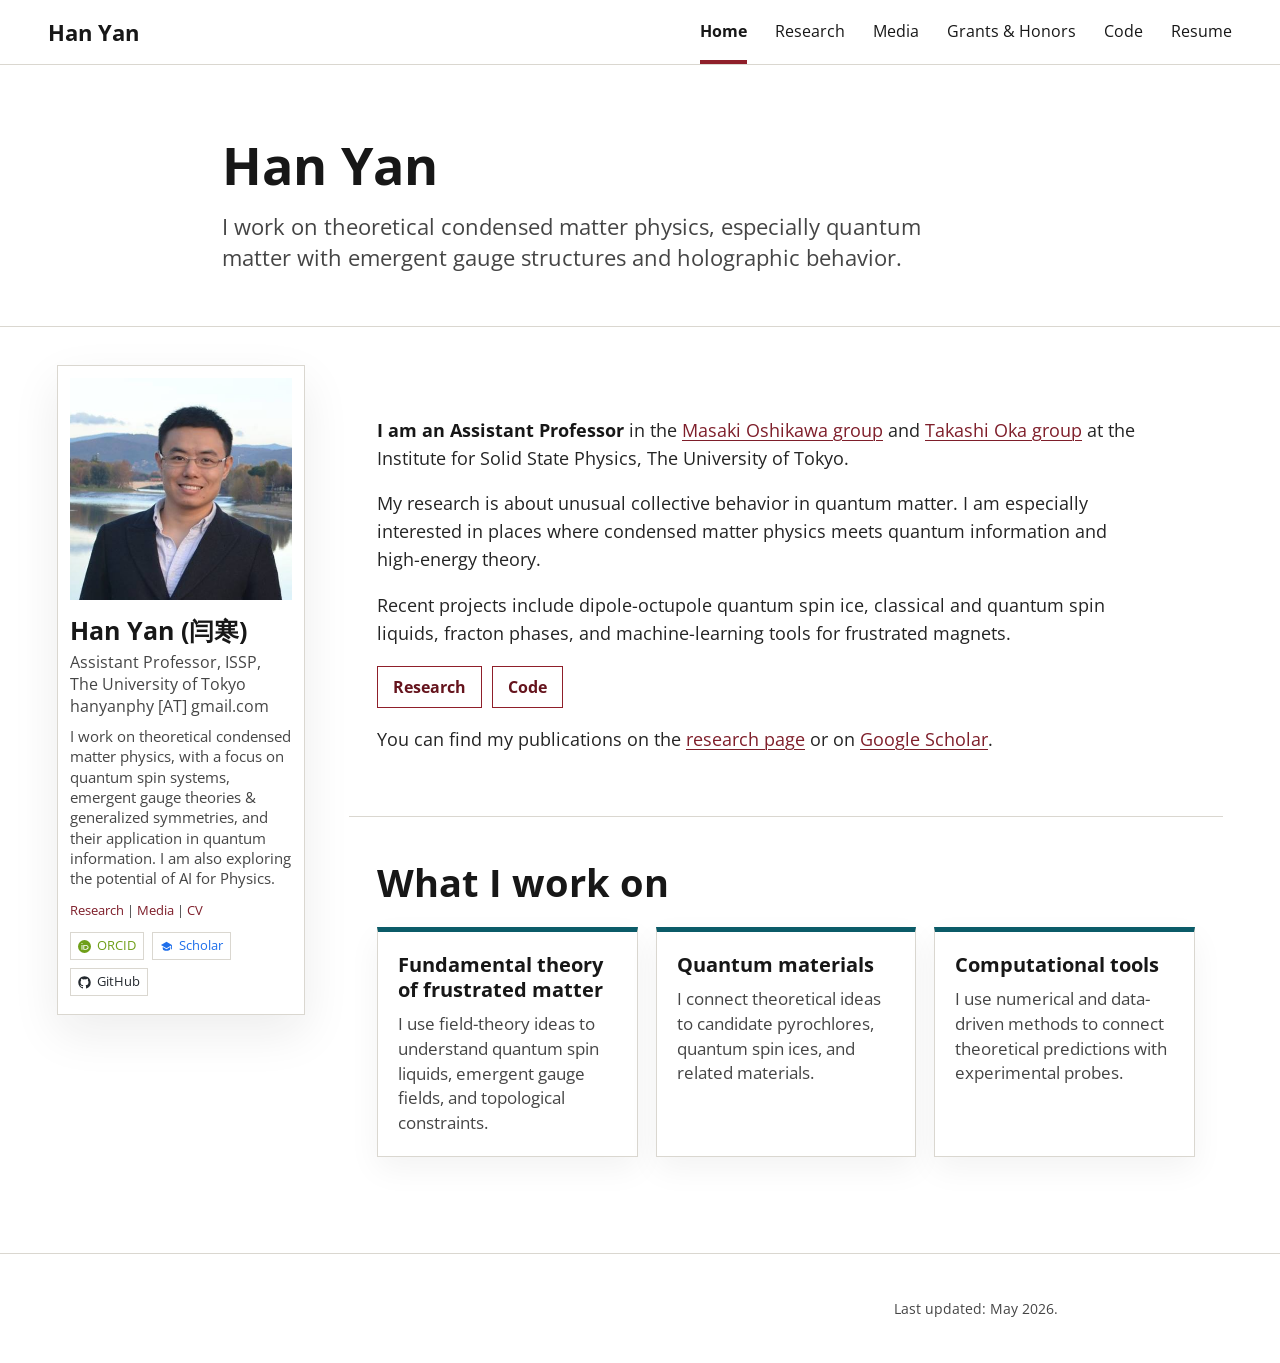
==== commit d1316742: "Update home affiliation links and sidebar research summary text" ====
--- a/index.html
+++ b/index.html
@@ -5,8 +5,8 @@
     <meta name="viewport" content="width=device-width, initial-scale=1">
     <title>Han Yan | Academic Page</title>
     <meta name="description" content="Academic homepage of Han Yan, theoretical condensed matter physicist at the University of Tokyo.">
-    <link rel="stylesheet" href="assets/styles.css">
-    <script defer src="assets/site.js"></script>
+    <link rel="stylesheet" href="assets/styles.css?v=20260522-1">
+    <script defer src="assets/site.js?v=20260522-1"></script>
   </head>
   <body>
     <header class="site-header" data-site-header>
@@ -33,7 +33,7 @@
 
       <section class="container home-intro">
         <article>
-          <p><strong>I am an Assistant Professor</strong> in the <a href="https://oshikawa.issp.u-tokyo.ac.jp/index.html">Masaki Oshikawa group</a> at the Institute for Solid State Physics, The University of Tokyo.</p>
+          <p><strong>I am an Assistant Professor</strong> in the <a href="https://oshikawa.issp.u-tokyo.ac.jp/index.html">Masaki Oshikawa group</a> and <a href="https://oka.issp.u-tokyo.ac.jp/">Takashi Oka group</a> at the Institute for Solid State Physics, The University of Tokyo.</p>
           <p>My research is about unusual collective behavior in quantum matter. I am especially interested in places where condensed matter physics meets quantum information and high-energy theory.</p>
           <p>Recent projects include dipole-octupole quantum spin ice, classical and quantum spin liquids, fracton phases, and machine-learning tools for frustrated magnets.</p>
           <p class="links-row">
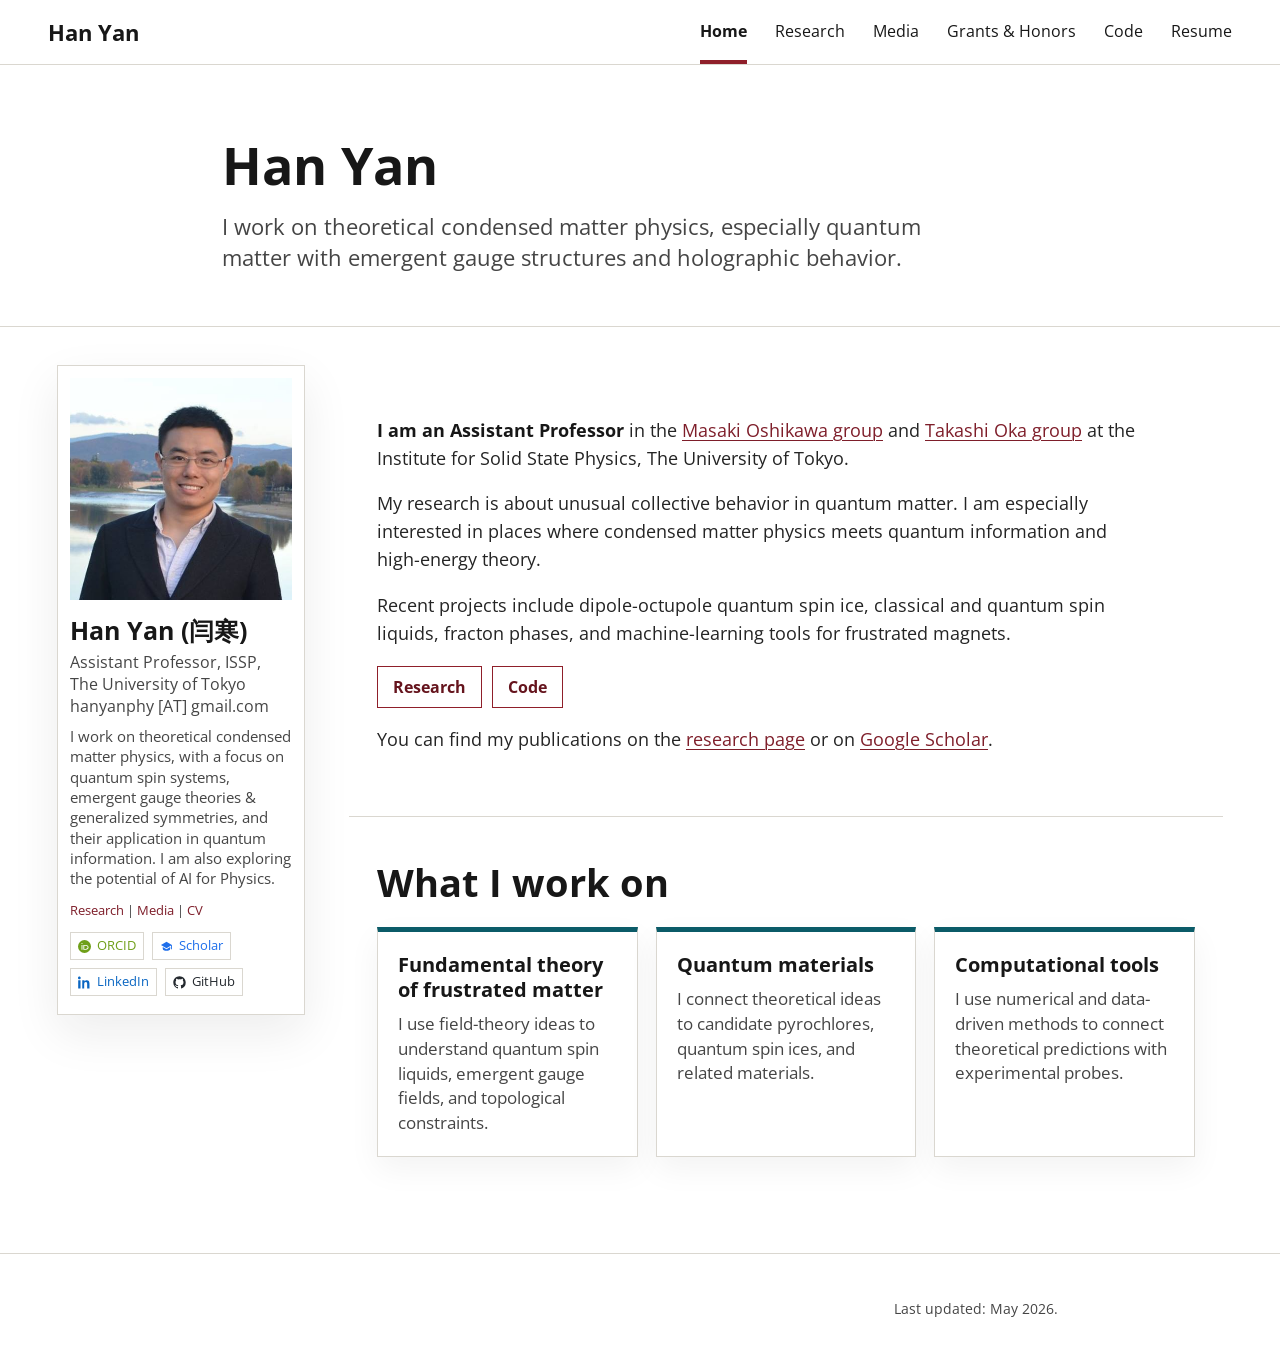
==== commit 0b601641: "Add LinkedIn profile link to sidebar" ====
--- a/index.html
+++ b/index.html
@@ -5,15 +5,14 @@
     <meta name="viewport" content="width=device-width, initial-scale=1">
     <title>Han Yan | Academic Page</title>
     <meta name="description" content="Academic homepage of Han Yan, theoretical condensed matter physicist at the University of Tokyo.">
-    <link rel="stylesheet" href="assets/styles.css?v=20260522-1">
-    <script defer src="assets/site.js?v=20260522-1"></script>
+    <link rel="stylesheet" href="assets/styles.css?v=20260523-1">
   </head>
   <body>
     <header class="site-header" data-site-header>
       <nav class="nav" aria-label="Main navigation">
         <a class="brand" href="index.html">Han Yan</a>
         <div class="nav-links">
-          <a href="index.html">Home</a>
+          <a href="index.html" aria-current="page">Home</a>
           <a href="research.html">Research</a>
           <a href="media.html">Media</a>
           <a href="grants.html">Grants &amp; Honors</a>
@@ -31,6 +30,43 @@
         </div>
       </section>
 
+      <div class="global-layout">
+        <aside class="global-profile">
+          <img class="portrait" src="assets/images/portrait-han-yan.png" alt="Han Yan">
+          <h2 class="profile-name">Han Yan (闫寒)</h2>
+          <p class="contact">Assistant Professor, ISSP, The University of Tokyo<br>hanyanphy [AT] gmail.com</p>
+          <p class="profile-summary">I work on theoretical condensed matter physics, with a focus on quantum spin systems, emergent gauge theories &amp; generalized symmetries, and their application in quantum information. I am also exploring the potential of AI for Physics.</p>
+          <p class="profile-mini-links">
+            <a href="research.html">Research</a> | <a href="media.html">Media</a> | <a href="resume.html">CV</a>
+          </p>
+          <div class="profile-links" aria-label="Profile links">
+            <a class="profile-link orcid" href="https://orcid.org/0000-0002-9242-1915" aria-label="ORCID profile">
+              <svg aria-hidden="true" viewBox="0 0 24 24">
+                <path d="M12 0a12 12 0 1 0 0 24 12 12 0 0 0 0-24ZM7.37 5.48a1.05 1.05 0 1 1 0 2.1 1.05 1.05 0 0 1 0-2.1Zm-.86 3.68h1.72v8.86H6.51V9.16Zm3.33 0h4.65c3.27 0 5.02 2.34 5.02 4.43 0 2.27-1.78 4.43-5 4.43H9.84V9.16Zm1.72 1.55v5.76h2.74c2.88 0 3.43-2.18 3.43-2.88 0-1.13-.72-2.88-3.52-2.88h-2.65Z"/>
+              </svg>
+              <span>ORCID</span>
+            </a>
+            <a class="profile-link scholar" href="https://scholar.google.com/citations?user=gkX6R6QAAAAJ&amp;hl=en" aria-label="Google Scholar profile">
+              <svg aria-hidden="true" viewBox="0 0 24 24">
+                <path d="M12 3 1.8 9.2 12 15.4l8.36-5.08V17H22V9.2L12 3Zm0 14.22-6.9-4.2v2.96c0 2.45 3.1 4.02 6.9 4.02s6.9-1.57 6.9-4.02v-2.96L12 17.22Z"/>
+              </svg>
+              <span>Scholar</span>
+            </a>
+            <a class="profile-link linkedin" href="https://www.linkedin.com/in/han-yan-7bb35323/" aria-label="LinkedIn profile">
+              <svg aria-hidden="true" viewBox="0 0 24 24">
+                <path d="M4.98 3.5C4.98 4.88 3.86 6 2.5 6S0 4.88 0 3.5 1.12 1 2.5 1s2.48 1.12 2.48 2.5ZM.36 8.02h4.28V23H.36V8.02Zm7.5 0h4.1v2.05h.06c.57-1.08 1.96-2.22 4.04-2.22 4.32 0 5.12 2.84 5.12 6.54V23H16.9v-7.64c0-1.82-.03-4.17-2.54-4.17-2.55 0-2.94 1.99-2.94 4.04V23H7.86V8.02Z"/>
+              </svg>
+              <span>LinkedIn</span>
+            </a>
+            <a class="profile-link github" href="https://github.com/hanyanphysics" aria-label="GitHub profile">
+              <svg aria-hidden="true" viewBox="0 0 24 24">
+                <path d="M12 .5C5.65.5.5 5.65.5 12c0 5.08 3.29 9.38 7.86 10.9.58.1.79-.25.79-.56v-2.16c-3.2.7-3.87-1.36-3.87-1.36-.52-1.34-1.28-1.7-1.28-1.7-1.04-.71.08-.7.08-.7 1.16.08 1.77 1.2 1.77 1.2 1.03 1.76 2.7 1.25 3.36.96.1-.75.4-1.25.73-1.54-2.56-.29-5.25-1.28-5.25-5.7 0-1.26.45-2.29 1.19-3.1-.12-.29-.52-1.47.11-3.06 0 0 .97-.31 3.17 1.18A11.06 11.06 0 0 1 12 5.98c.98 0 1.95.13 2.87.38 2.2-1.49 3.17-1.18 3.17-1.18.63 1.59.23 2.77.11 3.06.74.81 1.19 1.84 1.19 3.1 0 4.43-2.7 5.4-5.26 5.69.42.36.78 1.07.78 2.15v3.16c0 .31.21.67.8.56A11.51 11.51 0 0 0 23.5 12C23.5 5.65 18.35.5 12 .5Z"/>
+              </svg>
+              <span>GitHub</span>
+            </a>
+          </div>
+        </aside>
+        <div class="global-content">
       <section class="container home-intro">
         <article>
           <p><strong>I am an Assistant Professor</strong> in the <a href="https://oshikawa.issp.u-tokyo.ac.jp/index.html">Masaki Oshikawa group</a> and <a href="https://oka.issp.u-tokyo.ac.jp/">Takashi Oka group</a> at the Institute for Solid State Physics, The University of Tokyo.</p>
@@ -63,6 +99,8 @@
           </div>
         </div>
       </section>
+        </div>
+      </div>
     </main>
 
     <footer class="footer">
--- a/assets/styles.css
+++ b/assets/styles.css
@@ -339,6 +339,10 @@
   color: #1f6feb;
 }
 
+.profile-link.linkedin {
+  color: #0a66c2;
+}
+
 .profile-link.github {
   color: #24292f;
 }
